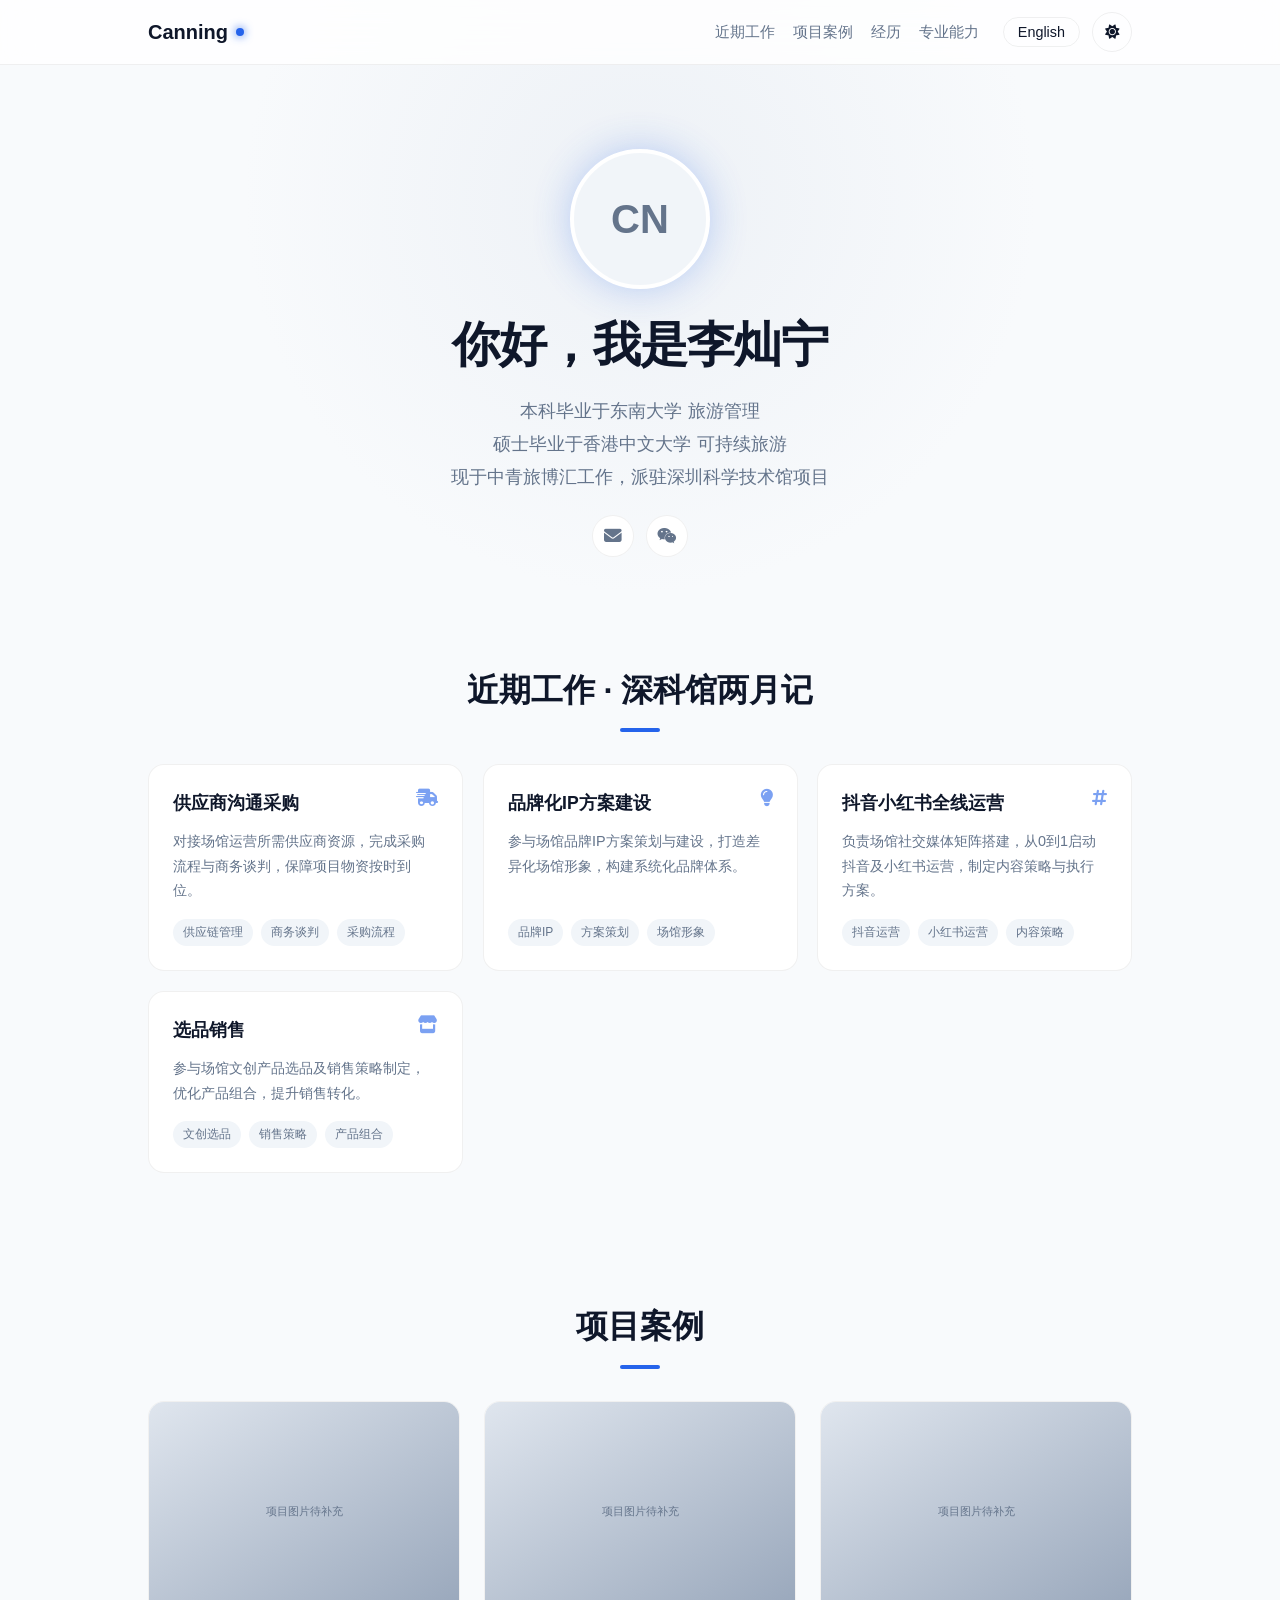
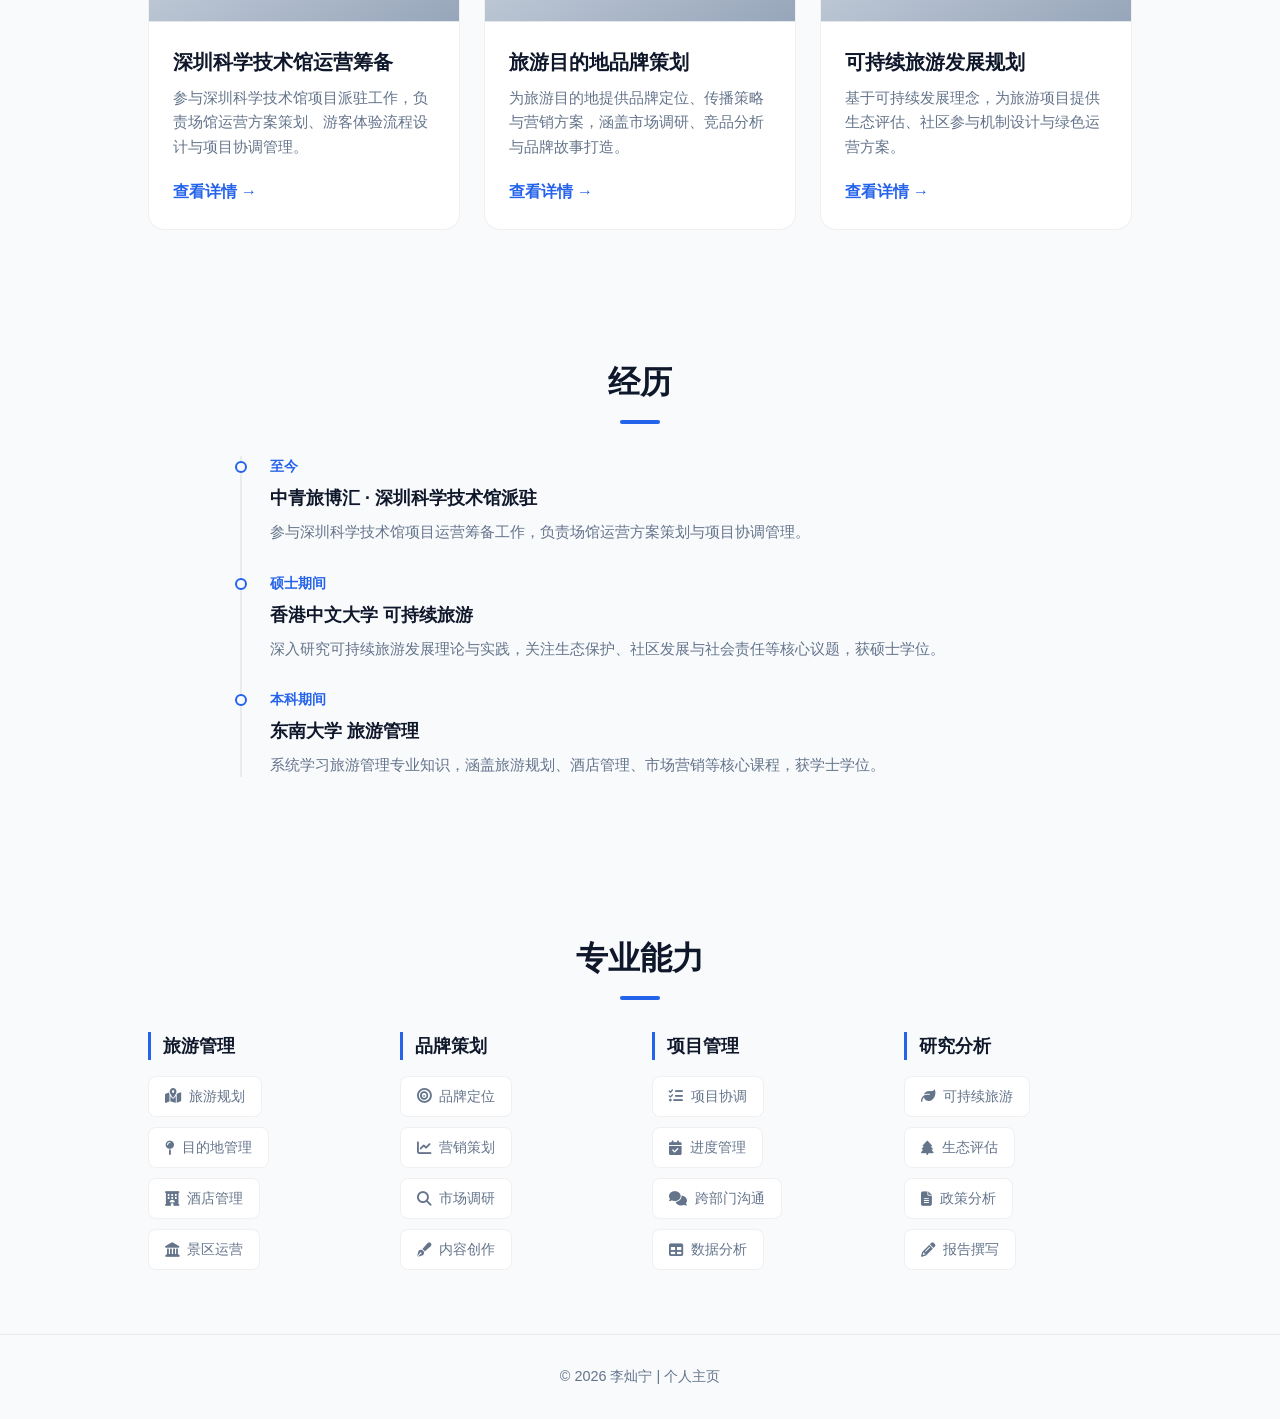
==== index.html @ b59a6484 "Initial commit: personal site" ====
<!DOCTYPE html>
<html lang="zh" data-theme="light">
<head>
  <meta charset="UTF-8">
  <meta name="viewport" content="width=device-width, initial-scale=1.0">
  <title>李灿宁 · Canning Li</title>

  <script>
    const savedTheme = localStorage.getItem('theme') || (window.matchMedia('(prefers-color-scheme: dark)').matches ? 'dark' : 'light');
    document.documentElement.setAttribute('data-theme', savedTheme);
  </script>

  <link rel="stylesheet" href="assets/css/style.css">
  <link rel="stylesheet" href="https://cdn.bootcdn.net/ajax/libs/font-awesome/6.4.0/css/all.min.css">
</head>
<body>
  <nav>
    <div class="container nav-container">
      <a href="#" class="logo">
        <span class="logo-text">Canning</span>
        <div class="logo-dot"></div>
      </a>

      <div class="nav-actions">
        <div class="nav-links">
          <a href="#recent" data-i18n="nav.recent">近期工作</a>
          <a href="#projects" data-i18n="nav.projects">项目案例</a>
          <a href="#timeline" data-i18n="nav.timeline">经历</a>
          <a href="#skills" data-i18n="nav.skills">专业能力</a>
        </div>

        <div class="nav-controls">
          <button class="control-btn lang-toggle" aria-label="Toggle Language">English</button>
          <button class="control-btn theme-toggle" aria-label="Toggle Theme">
            <i class="fas fa-sun sun-icon"></i>
            <i class="fas fa-moon moon-icon"></i>
          </button>
        </div>
      </div>
    </div>
  </nav>

  <section id="intro" class="intro">
    <div class="bg-decoration"></div>
    <div class="container flex-center column">
      <div class="avatar-container">
        <div class="avatar-placeholder">CN</div>
        <div class="avatar-glow"></div>
      </div>
      <h1 class="gradient-text" data-i18n="intro.title">你好，我是李灿宁</h1>
      <p class="subtitle" data-i18n="intro.desc"></p>
      <div class="intro-contact-links" aria-label="联系方式"></div>
    </div>
  </section>

  <section id="recent" class="section-padding">
    <div class="container">
      <h2 data-i18n="recent.title">近期工作</h2>
      <div class="recent-grid"></div>
    </div>
  </section>

  <section id="projects" class="section-padding">
    <div class="container">
      <h2 data-i18n="projects.title">项目案例</h2>
      <div class="projects-grid"></div>
    </div>
  </section>

  <section id="timeline" class="section-padding">
    <div class="container">
      <h2 data-i18n="timeline.title">经历</h2>
      <div class="timeline-container"></div>
    </div>
  </section>

  <section id="skills" class="section-padding">
    <div class="container">
      <h2 data-i18n="skills.title">专业能力</h2>
      <div class="skills-wrapper"></div>
    </div>
  </section>

  <footer data-i18n="footer.copyright">© 2026 李灿宁 | 个人主页</footer>

  <script src="assets/js/i18n.js"></script>
  <script src="assets/js/main.js"></script>
</body>
</html>
---- assets/css/style.css ----
/* =========================================
   1. Design Tokens & Themes
   ========================================= */
:root {
  --font-main: -apple-system, BlinkMacSystemFont, "Segoe UI", Roboto, "Helvetica Neue", Arial, sans-serif;
  --radius-md: 16px;
  --radius-full: 999px;
  --container-width: 1024px;
  --transition-base: 0.3s cubic-bezier(0.4, 0, 0.2, 1);
  --ease-standard: cubic-bezier(0.22, 1, 0.36, 1);
  --ease-emphasis: cubic-bezier(0.16, 1, 0.3, 1);
  --duration-fast: 180ms;
  --duration-base: 480ms;

  --bg-body: #f8fafc;
  --bg-card: #ffffff;
  --bg-glass: rgba(255, 255, 255, 0.8);
  --bg-hover: #f1f5f9;

  --text-main: #0f172a;
  --text-muted: #64748b;
  --text-invert: #ffffff;

  --primary: #2563eb;
  --primary-glow: rgba(37, 99, 235, 0.2);

  --border-light: rgba(0, 0, 0, 0.06);
  --shadow-sm: 0 1px 2px rgba(0, 0, 0, 0.05);
  --shadow-card: 0 4px 6px -1px rgba(0, 0, 0, 0.05), 0 2px 4px -1px rgba(0, 0, 0, 0.03);
  --shadow-hover: 0 20px 25px -5px rgba(0, 0, 0, 0.1), 0 10px 10px -5px rgba(0, 0, 0, 0.04);

  --gradient-title: linear-gradient(135deg, #0f172a 0%, #3b82f6 100%);
  --decoration-blob: #e2e8f0;
}

[data-theme="dark"] {
  --bg-body: #1b1b1d;
  --bg-card: #242526;
  --bg-glass: rgba(27, 27, 29, 0.82);
  --bg-hover: #2d2f31;

  --text-main: #e8e9ea;
  --text-muted: #b0b3b8;

  --primary: #78a8f8;
  --primary-glow: rgba(120, 168, 248, 0.24);

  --border-light: rgba(227, 227, 227, 0.14);
  --shadow-sm: 0 1px 2px rgba(0, 0, 0, 0.32);
  --shadow-card: 0 8px 20px rgba(0, 0, 0, 0.22);
  --shadow-hover: 0 12px 28px rgba(0, 0, 0, 0.30);

  --gradient-title: linear-gradient(135deg, #f1f2f4 0%, #9abcf2 100%);
  --decoration-blob: #2a2c2e;
}

/* =========================================
   2. Global Reset & Layout
   ========================================= */
* { margin: 0; padding: 0; box-sizing: border-box; }

html {
  width: 100%;
  max-width: 100%;
  -webkit-text-size-adjust: 100%;
}

body {
  font-family: var(--font-main);
  background-color: var(--bg-body);
  color: var(--text-main);
  line-height: 1.6;
  transition: background-color 0.4s ease, color 0.4s ease;
  max-width: 100%;
  overflow-x: hidden;
}

@supports (overflow: clip) {
  html, body { overflow-x: clip; }
}

img { max-width: 100%; height: auto; display: block; }

a { text-decoration: none; color: inherit; transition: var(--transition-base); }
ul { list-style: none; }

.container {
  width: 100%;
  max-width: var(--container-width);
  margin: 0 auto;
  padding: 0 20px;
}

.section-padding { padding: 64px 0; }
.flex-center { display: flex; align-items: center; justify-content: center; }
.column { flex-direction: column; }

::-webkit-scrollbar { width: 8px; }
::-webkit-scrollbar-track { background: var(--bg-body); }
::-webkit-scrollbar-thumb { background: var(--text-muted); border-radius: 4px; opacity: 0.5; }

/* =========================================
   3. Navigation (Glassmorphism)
   ========================================= */
nav {
  position: sticky;
  top: 0;
  z-index: 1000;
  background: var(--bg-glass);
  backdrop-filter: blur(16px);
  -webkit-backdrop-filter: blur(16px);
  border-bottom: 1px solid var(--border-light);
  transition: background-color 0.4s ease, border-color 0.4s ease;
}

.nav-container {
  height: 64px;
  display: flex;
  justify-content: space-between;
  align-items: center;
}

.logo {
  display: flex;
  align-items: center;
  gap: 8px;
  font-weight: 700;
  font-size: 1.25rem;
  color: var(--text-main);
}

.logo-dot {
  width: 8px;
  height: 8px;
  background: var(--primary);
  border-radius: 50%;
  box-shadow: 0 0 10px var(--primary);
}

.nav-actions { display: flex; align-items: center; gap: 24px; }

.nav-links { display: flex; gap: 18px; }
.nav-links a {
  font-size: 0.95rem;
  font-weight: 500;
  color: var(--text-muted);
  position: relative;
}
.nav-links a::after {
  content: '';
  position: absolute;
  left: 0;
  bottom: -6px;
  width: 100%;
  height: 2px;
  background: var(--primary);
  transform: scaleX(0);
  transform-origin: left;
  transition: transform var(--duration-fast) var(--ease-standard);
}
.nav-links a:hover, .nav-links a.active { color: var(--primary); }
.nav-links a:hover::after, .nav-links a.active::after { transform: scaleX(1); }

.nav-controls { display: flex; align-items: center; gap: 12px; }

.control-btn {
  background: transparent;
  border: 1px solid var(--border-light);
  color: var(--text-main);
  padding: 6px 14px;
  border-radius: 20px;
  cursor: pointer;
  font-size: 0.9rem;
  transition: color var(--duration-fast) var(--ease-standard), border-color var(--duration-fast) var(--ease-standard), background-color var(--duration-fast) var(--ease-standard), transform var(--duration-fast) var(--ease-standard);
  display: flex;
  align-items: center;
  justify-content: center;
}

.control-btn:hover {
  background: var(--bg-hover);
  border-color: var(--primary);
  color: var(--primary);
}

.theme-toggle {
  width: 40px;
  height: 40px;
  padding: 0;
  border-radius: 50%;
  position: relative;
  overflow: hidden;
  cursor: pointer;
  z-index: 10;
}

.theme-toggle i {
  position: absolute;
  pointer-events: none;
  transition: transform 420ms var(--ease-emphasis), opacity 320ms var(--ease-standard);
}

[data-theme="light"] .moon-icon { transform: translateY(20px) rotate(90deg); opacity: 0; }
[data-theme="light"] .sun-icon { transform: translateY(0) rotate(0); opacity: 1; }
[data-theme="dark"] .sun-icon { transform: translateY(-20px) rotate(-90deg); opacity: 0; }
[data-theme="dark"] .moon-icon { transform: translateY(0) rotate(0); opacity: 1; }

/* =========================================
   4. Hero Section
   ========================================= */
.intro {
  padding: 84px 0 44px;
  position: relative;
  text-align: center;
}

.bg-decoration {
  position: absolute;
  top: -50%;
  left: 50%;
  transform: translateX(-50%);
  width: 800px;
  height: 800px;
  background: radial-gradient(circle, var(--decoration-blob) 0%, transparent 70%);
  opacity: 0.5;
  z-index: -1;
  pointer-events: none;
}

.avatar-container {
  position: relative;
  margin-bottom: 18px;
  opacity: 0;
  animation: intro-fade-up 620ms var(--ease-emphasis) 120ms forwards;
}

.avatar {
  width: 140px;
  height: 140px;
  border-radius: 50%;
  object-fit: cover;
  border: 4px solid var(--bg-card);
  position: relative;
  z-index: 2;
  flex-shrink: 0;
}

.avatar-placeholder {
  width: 140px;
  height: 140px;
  border-radius: 50%;
  border: 4px solid var(--bg-card);
  background: var(--bg-hover);
  display: flex;
  align-items: center;
  justify-content: center;
  font-size: 2.5rem;
  font-weight: 700;
  color: var(--text-muted);
  position: relative;
  z-index: 2;
  flex-shrink: 0;
}

.avatar-glow {
  position: absolute;
  inset: 0;
  border-radius: 50%;
  background: var(--primary);
  filter: blur(25px);
  opacity: 0.4;
  z-index: 1;
  transform: scale(0.9);
  transition: opacity 0.3s;
}
.avatar-container:hover .avatar-glow { opacity: 0.7; }

.gradient-text {
  font-size: 3rem;
  font-weight: 800;
  margin-bottom: 10px;
  color: var(--text-main);
  letter-spacing: -1px;
  opacity: 0;
  animation: intro-fade-up 620ms var(--ease-emphasis) 210ms forwards;
}

.subtitle {
  font-size: 1.15rem;
  color: var(--text-muted);
  max-width: 700px;
  margin: 0 auto;
  line-height: 1.8;
  opacity: 0;
  animation: intro-fade-up 620ms var(--ease-emphasis) 300ms forwards;
}

.intro-contact-links {
  display: flex;
  align-items: center;
  justify-content: center;
  gap: 12px;
  margin-top: 22px;
  flex-wrap: wrap;
  opacity: 0;
  animation: intro-fade-up 620ms var(--ease-emphasis) 390ms forwards;
}

.intro-contact-link {
  width: 42px;
  height: 42px;
  border-radius: 50%;
  border: 1px solid var(--border-light);
  background: var(--bg-card);
  color: var(--text-muted);
  display: inline-flex;
  align-items: center;
  justify-content: center;
  transition: transform var(--duration-fast) var(--ease-standard), color var(--duration-fast) var(--ease-standard), border-color var(--duration-fast) var(--ease-standard);
  cursor: pointer;
  position: relative;
}

.intro-contact-link i { font-size: 1.1rem; }

.intro-contact-link:hover {
  color: var(--primary);
  border-color: var(--primary);
  transform: translateY(-1px);
}

/* WeChat tooltip */
.contact-wechat:hover .wechat-tooltip {
  opacity: 1;
  visibility: visible;
  transform: translateX(-50%) translateY(0);
}

.wechat-tooltip {
  position: absolute;
  bottom: calc(100% + 10px);
  left: 50%;
  transform: translateX(-50%) translateY(4px);
  background: var(--bg-card);
  color: var(--text-main);
  border: 1px solid var(--border-light);
  border-radius: 8px;
  padding: 6px 14px;
  font-size: 0.85rem;
  white-space: nowrap;
  box-shadow: var(--shadow-card);
  opacity: 0;
  visibility: hidden;
  transition: opacity var(--duration-fast) var(--ease-standard), transform var(--duration-fast) var(--ease-standard);
  pointer-events: none;
}

/* =========================================
   5. Section Headings & Cards
   ========================================= */
h2 {
  font-size: 2rem;
  text-align: center;
  margin-bottom: 32px;
  color: var(--text-main);
  position: relative;
  display: inline-block;
  width: 100%;
}

h2::after {
  content: '';
  display: block;
  width: 40px;
  height: 4px;
  background: var(--primary);
  margin: 12px auto 0;
  border-radius: 2px;
}

.projects-grid {
  display: grid;
  grid-template-columns: repeat(auto-fit, minmax(min(100%, 280px), 1fr));
  gap: 24px;
}

.card {
  background: var(--bg-card);
  border-radius: var(--radius-md);
  border: 1px solid var(--border-light);
  overflow: hidden;
  transition: transform var(--duration-base) var(--ease-standard), box-shadow var(--duration-base) var(--ease-standard), border-color var(--duration-fast) var(--ease-standard);
  transform: translateZ(0);
}

.card:hover {
  transform: translateY(-4px);
  box-shadow: var(--shadow-card);
  border-color: var(--primary-glow);
}

.project-thumbnail {
  width: 100%;
  height: 220px;
  object-fit: cover;
  object-position: center;
  border-bottom: 1px solid var(--border-light);
  transition: transform var(--duration-base) var(--ease-standard);
  background-color: var(--bg-hover);
}

.card:hover .project-thumbnail { transform: scale(1.02); }

.project-thumbnail-wrapper { overflow: hidden; }

.project-info { padding: 24px; }

.project-info h3 {
  font-size: 1.25rem;
  margin-bottom: 8px;
  color: var(--text-main);
}

.project-info p {
  font-size: 0.95rem;
  color: var(--text-muted);
  margin-bottom: 20px;
  display: -webkit-box;
  -webkit-line-clamp: 3;
  -webkit-box-orient: vertical;
  overflow: hidden;
}

.project-link {
  font-weight: 600;
  color: var(--primary);
  display: inline-flex;
  align-items: center;
  gap: 4px;
}
.project-link::after { content: '→'; transition: transform 0.2s; }
.project-link:hover::after { transform: translateX(4px); }

.project-tags {
  display: flex;
  flex-wrap: wrap;
  gap: 8px;
  margin-bottom: 20px;
  margin-top: -12px;
}

.project-tag {
  font-size: 0.75rem;
  padding: 3px 10px;
  background: var(--bg-hover);
  color: var(--primary);
  border-radius: 4px;
  font-weight: 500;
  border: 1px solid var(--border-light);
}

/* =========================================
   6. Recent Work Cards
   ========================================= */
.recent-grid {
  display: grid;
  grid-template-columns: repeat(auto-fit, minmax(min(100%, 280px), 1fr));
  gap: 20px;
}

.recent-card {
  background: var(--bg-card);
  border: 1px solid var(--border-light);
  border-radius: var(--radius-md);
  padding: 24px;
  transition: transform var(--duration-base) var(--ease-standard), box-shadow var(--duration-base) var(--ease-standard), border-color var(--duration-fast) var(--ease-standard);
  display: flex;
  flex-direction: column;
  height: 100%;
}

.recent-card:hover {
  transform: translateY(-3px);
  border-color: var(--primary);
  box-shadow: var(--shadow-card);
}

.recent-header {
  display: flex;
  align-items: flex-start;
  justify-content: space-between;
  margin-bottom: 12px;
}

.recent-title {
  font-size: 1.1rem;
  font-weight: 700;
  color: var(--text-main);
}

.recent-icon {
  color: var(--primary);
  opacity: 0.6;
  font-size: 1.1rem;
}

.recent-desc {
  font-size: 0.9rem;
  color: var(--text-muted);
  margin-bottom: 16px;
  flex-grow: 1;
  line-height: 1.7;
}

.recent-tags {
  display: flex;
  flex-wrap: wrap;
  gap: 8px;
}

.recent-tag {
  font-size: 0.75rem;
  padding: 4px 10px;
  background: var(--bg-hover);
  color: var(--text-muted);
  border-radius: 20px;
}

/* =========================================
   7. Project Detail Pages
   ========================================= */
.project-detail-card { padding: 40px; }

.project-detail-desc {
  max-width: 800px;
  margin: 30px auto;
  line-height: 1.8;
  color: var(--text-muted);
}

.project-img {
  display: block;
  width: 100%;
  max-width: 100%;
  height: auto;
  object-fit: contain;
  border-radius: var(--radius-md);
  margin: 32px auto;
  box-shadow: var(--shadow-card);
  border: 1px solid var(--border-light);
}

.publish-links-wrapper { text-align: center; margin-top: 40px; }

.publish-links {
  display: inline-flex;
  flex-wrap: wrap;
  gap: 16px;
  justify-content: center;
  background: var(--bg-card);
  padding: 12px;
  border-radius: var(--radius-full);
  box-shadow: var(--shadow-sm);
  border: 1px solid var(--border-light);
}

.publish-link {
  padding: 10px 24px;
  border-radius: var(--radius-full);
  font-weight: 500;
  color: var(--text-muted);
  transition: transform var(--duration-fast) var(--ease-standard), color var(--duration-fast) var(--ease-standard), background-color var(--duration-fast) var(--ease-standard);
  display: flex;
  align-items: center;
  gap: 8px;
}

.publish-link:hover {
  background: var(--bg-hover);
  color: var(--primary);
  transform: translateY(-1px);
}

/* =========================================
   7. Timeline
   ========================================= */
.timeline-container {
  position: relative;
  max-width: 800px;
  margin: 0 auto;
  padding-left: 30px;
}

.timeline-container::before {
  content: '';
  position: absolute;
  left: 0;
  top: 0;
  bottom: 0;
  width: 2px;
  background: var(--border-light);
}

.timeline-item {
  position: relative;
  margin-bottom: 28px;
}

.timeline-dot {
  position: absolute;
  left: -35px;
  top: 5px;
  width: 12px;
  height: 12px;
  background: var(--bg-body);
  border: 2px solid var(--primary);
  border-radius: 50%;
  z-index: 1;
}

.timeline-date {
  font-size: 0.85rem;
  font-weight: 700;
  color: var(--primary);
  margin-bottom: 6px;
  display: block;
}

.timeline-content h3 {
  font-size: 1.1rem;
  margin-bottom: 8px;
  color: var(--text-main);
}

.timeline-content p {
  font-size: 0.95rem;
  color: var(--text-muted);
}

/* =========================================
   8. Skills
   ========================================= */
.skills-wrapper {
  display: grid;
  grid-template-columns: repeat(auto-fit, minmax(min(100%, 200px), 1fr));
  gap: 24px;
}

.skill-category h3 {
  font-size: 1.1rem;
  margin-bottom: 16px;
  color: var(--text-main);
  border-left: 3px solid var(--primary);
  padding-left: 12px;
}

.skill-list {
  display: flex;
  flex-wrap: wrap;
  gap: 10px;
}

.skill-badge {
  padding: 8px 16px;
  background: var(--bg-card);
  border: 1px solid var(--border-light);
  border-radius: 8px;
  font-size: 0.9rem;
  color: var(--text-muted);
  display: flex;
  align-items: center;
  gap: 8px;
  transition: transform var(--duration-fast) var(--ease-standard), color var(--duration-fast) var(--ease-standard), border-color var(--duration-fast) var(--ease-standard);
}

.skill-badge:hover {
  border-color: var(--primary);
  color: var(--primary);
  transform: translateY(-1px);
}

/* =========================================
   9. Footer
   ========================================= */
footer {
  text-align: center;
  padding: 30px;
  font-size: 0.9rem;
  color: var(--text-muted);
  border-top: 1px solid var(--border-light);
  background: var(--bg-body);
}

/* =========================================
   10. Animations
   ========================================= */
@keyframes intro-fade-up {
  from { opacity: 0; transform: translateY(14px); }
  to   { opacity: 1; transform: translateY(0); }
}

.reveal {
  opacity: 0;
  transform: translateY(16px);
  filter: blur(2px);
  transition: opacity var(--duration-base) var(--ease-standard), transform var(--duration-base) var(--ease-standard), filter var(--duration-base) var(--ease-standard);
  transition-delay: var(--reveal-delay, 0ms);
  will-change: opacity, transform;
}

.reveal.is-visible {
  opacity: 1;
  transform: translateY(0);
  filter: blur(0);
}

/* =========================================
   11. Mobile Responsive
   ========================================= */
@media (max-width: 768px) {
  .nav-links { display: none; }
  .container { padding: 0 16px; }

  .section-padding { padding: 48px 0; }
  .intro { padding-top: 56px; }
  .gradient-text { font-size: 2.2rem; }
  .nav-actions { gap: 12px; }
  .nav-controls { gap: 8px; }
  .control-btn { padding: 6px 10px; }
  .logo { font-size: 1.1rem; }
  .project-detail-card { padding: 24px 18px; }

  .avatar, .avatar-placeholder {
    width: 120px;
    height: 120px;
  }
  .project-thumbnail { height: 180px; }
  .project-img {
    margin: 20px auto;
    border-radius: 8px;
  }

  .publish-links {
    flex-direction: column;
    border-radius: var(--radius-md);
    width: 100%;
  }

  .intro-contact-links {
    gap: 10px;
    margin-top: 18px;
  }

  .timeline-container { padding-left: 24px; }
  .timeline-dot { left: -28px; }
}

@media (prefers-reduced-motion: reduce) {
  .avatar-container, .gradient-text, .subtitle, .intro-contact-links {
    animation: none;
    opacity: 1;
    transform: none;
  }
  .reveal {
    opacity: 1;
    transform: none;
    filter: none;
    transition: none;
  }
}
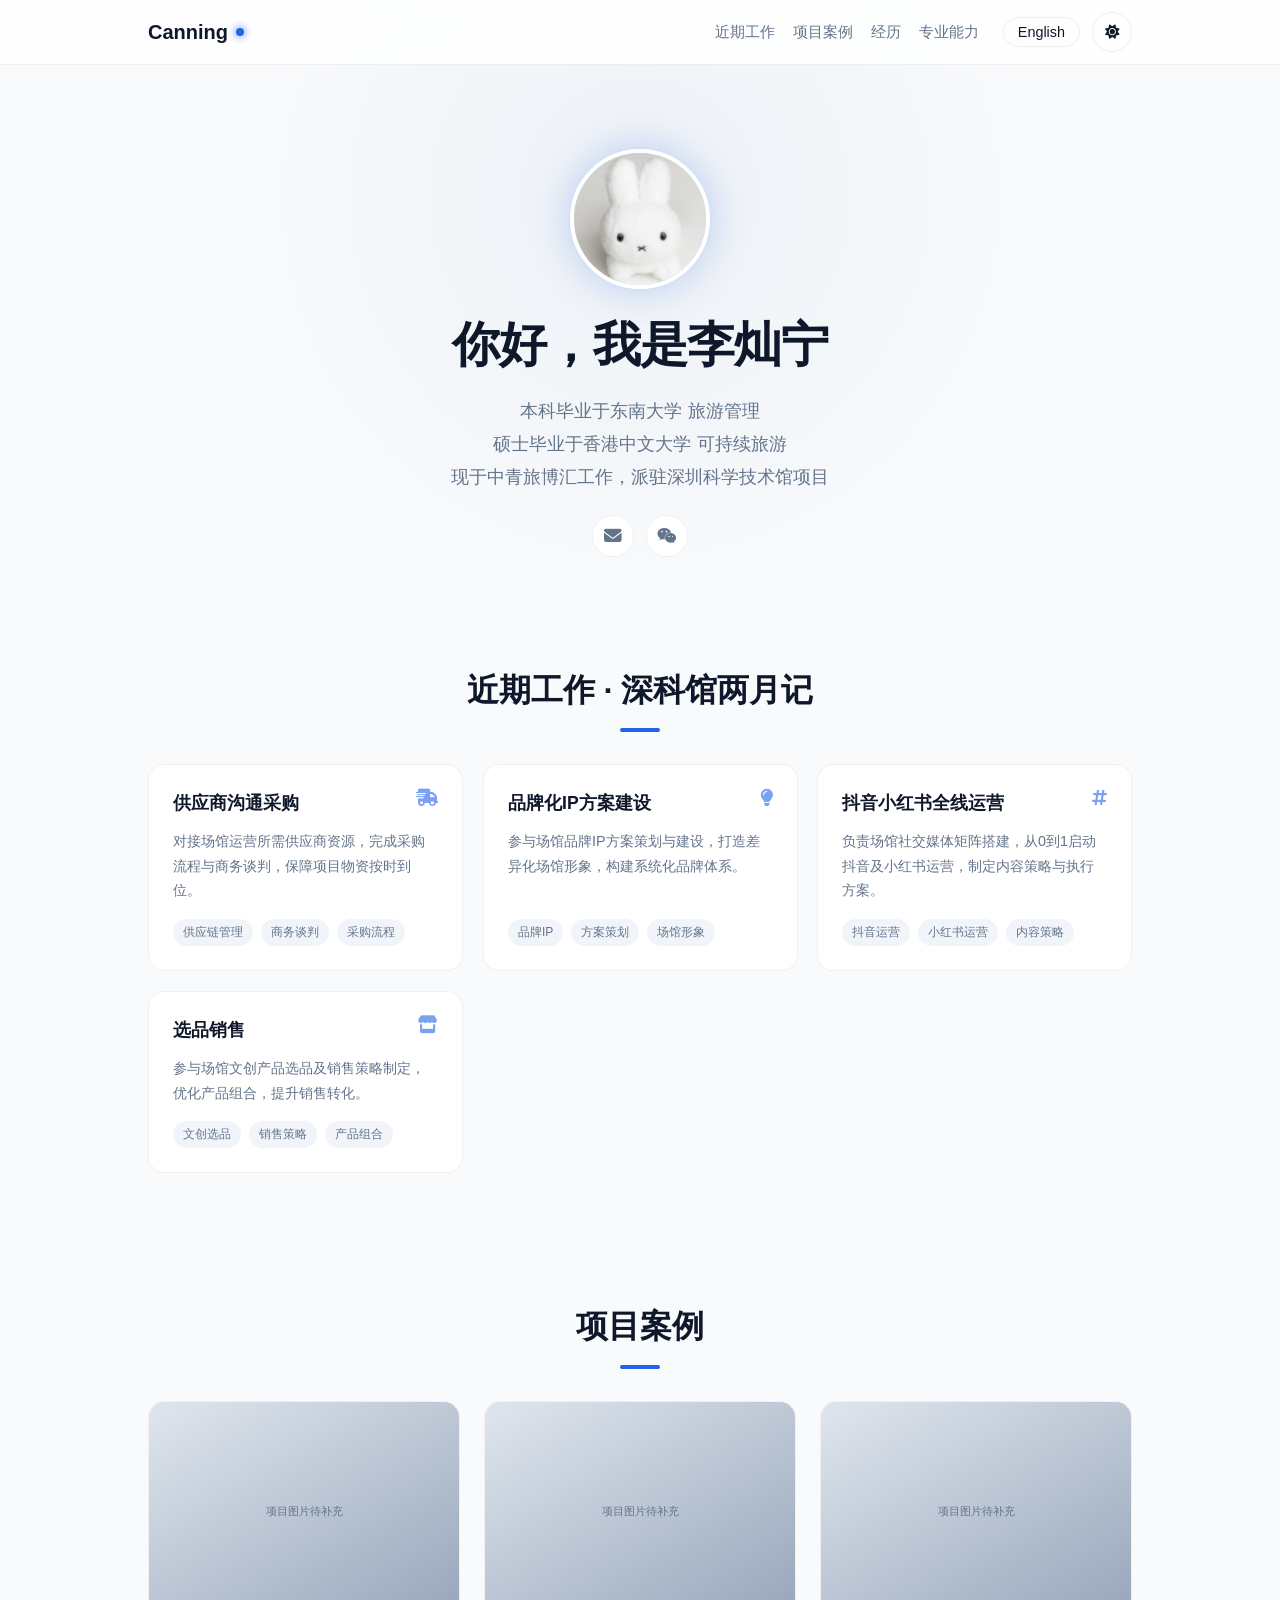
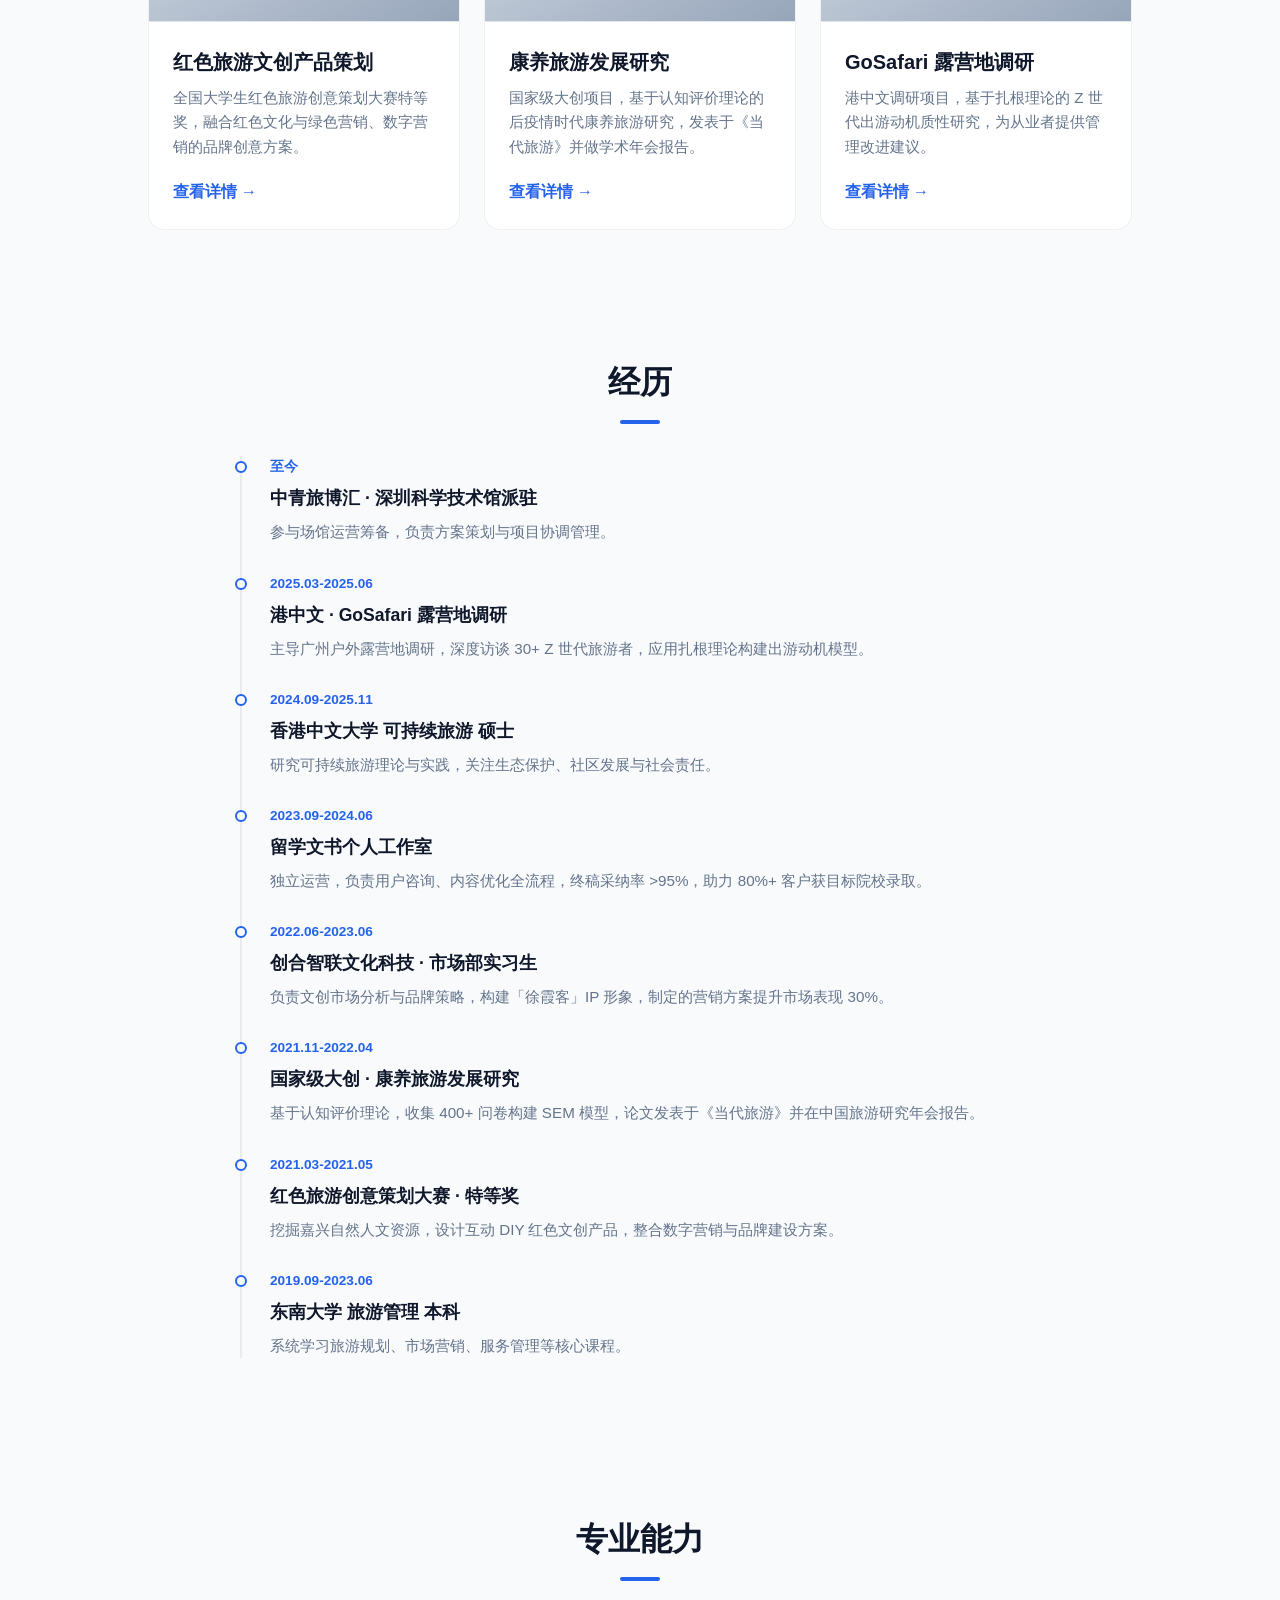
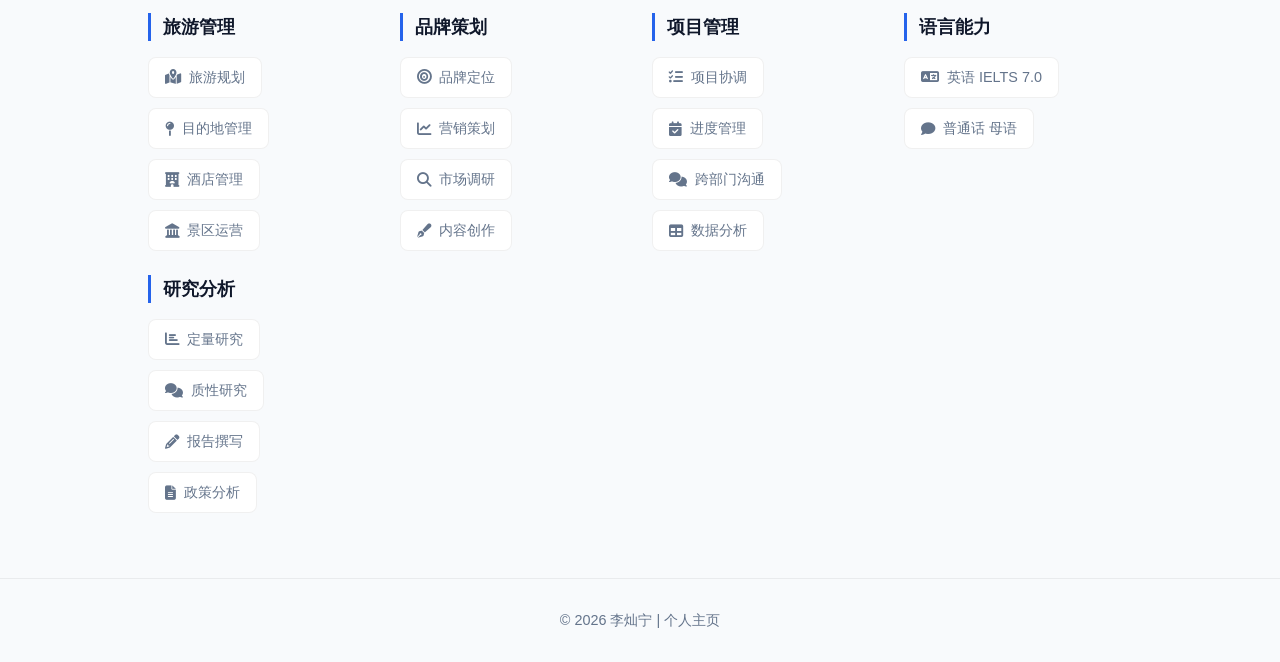
==== commit 7b53560e: "更新头像为照片" ====
--- a/index.html
+++ b/index.html
@@ -44,7 +44,7 @@
     <div class="bg-decoration"></div>
     <div class="container flex-center column">
       <div class="avatar-container">
-        <div class="avatar-placeholder">CN</div>
+        <img src="assets/images/avatar.jpg" alt="李灿宁" class="avatar">
         <div class="avatar-glow"></div>
       </div>
       <h1 class="gradient-text" data-i18n="intro.title">你好，我是李灿宁</h1>
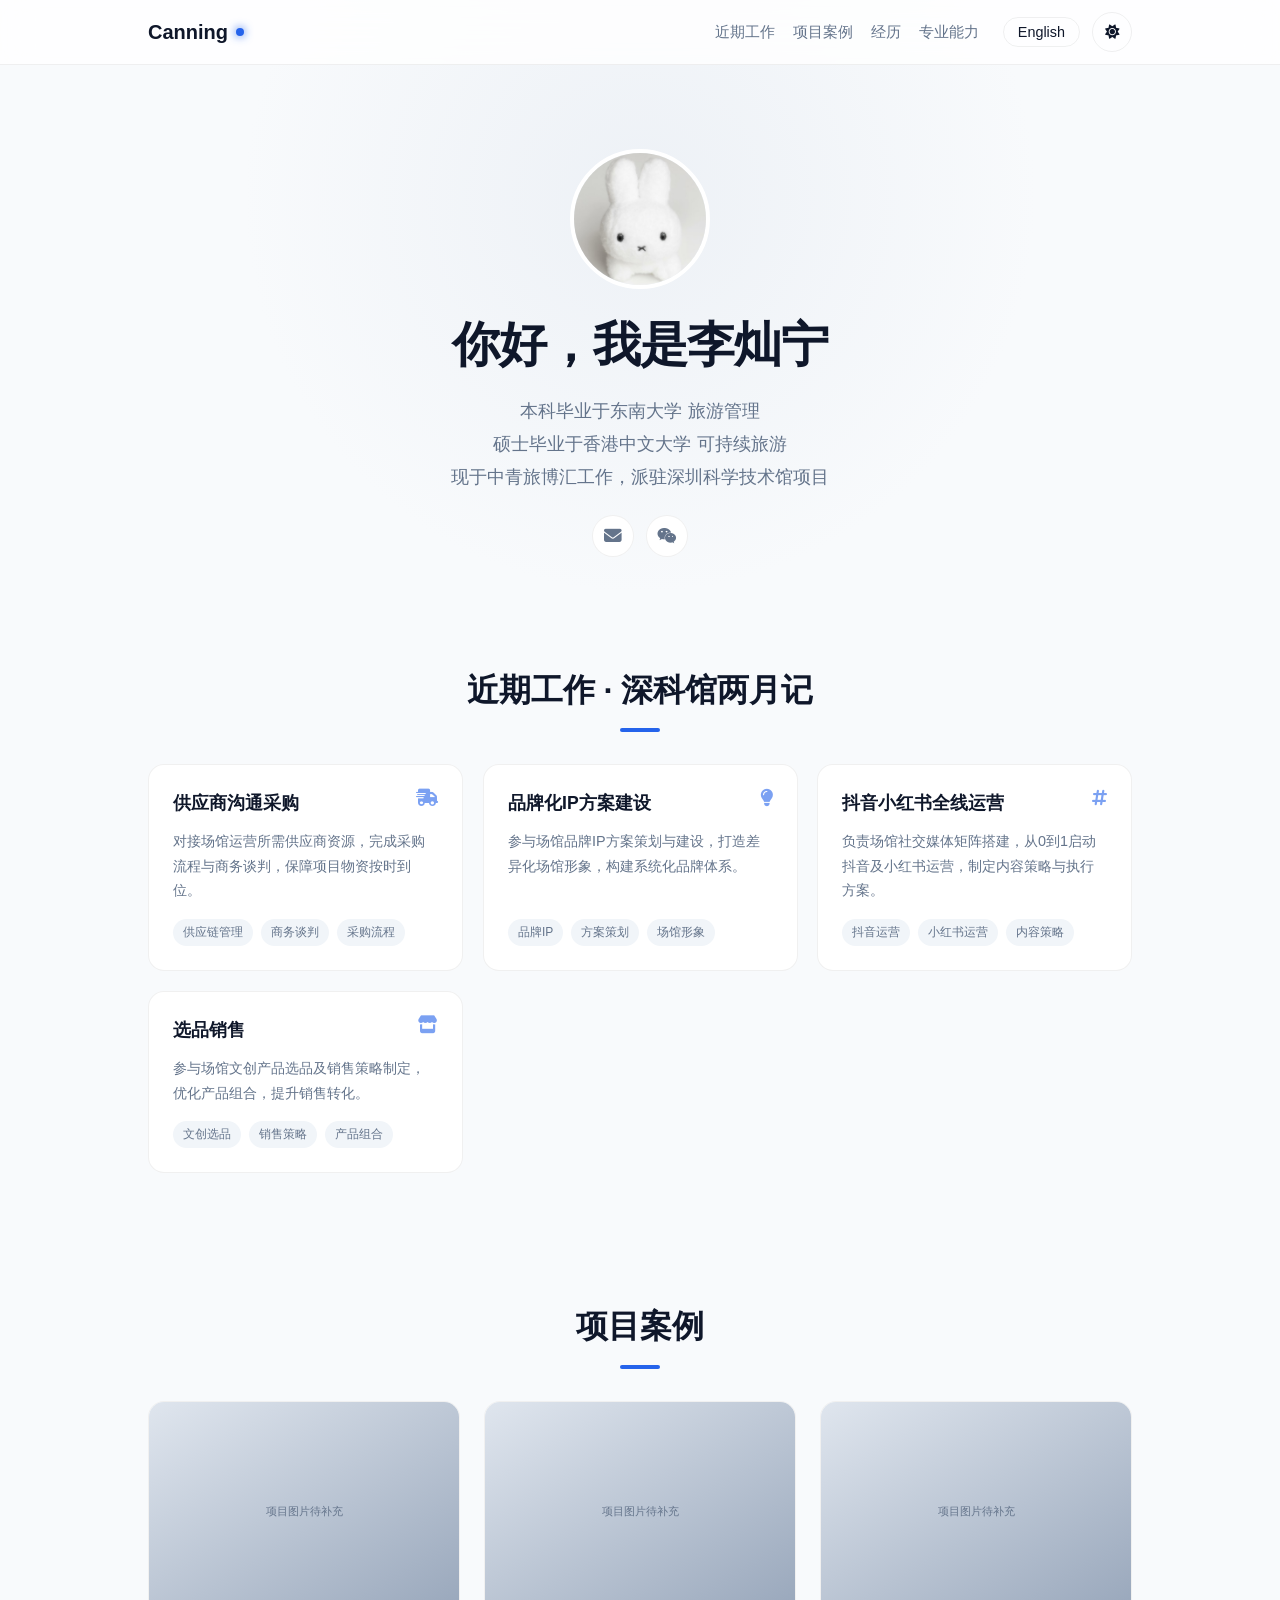
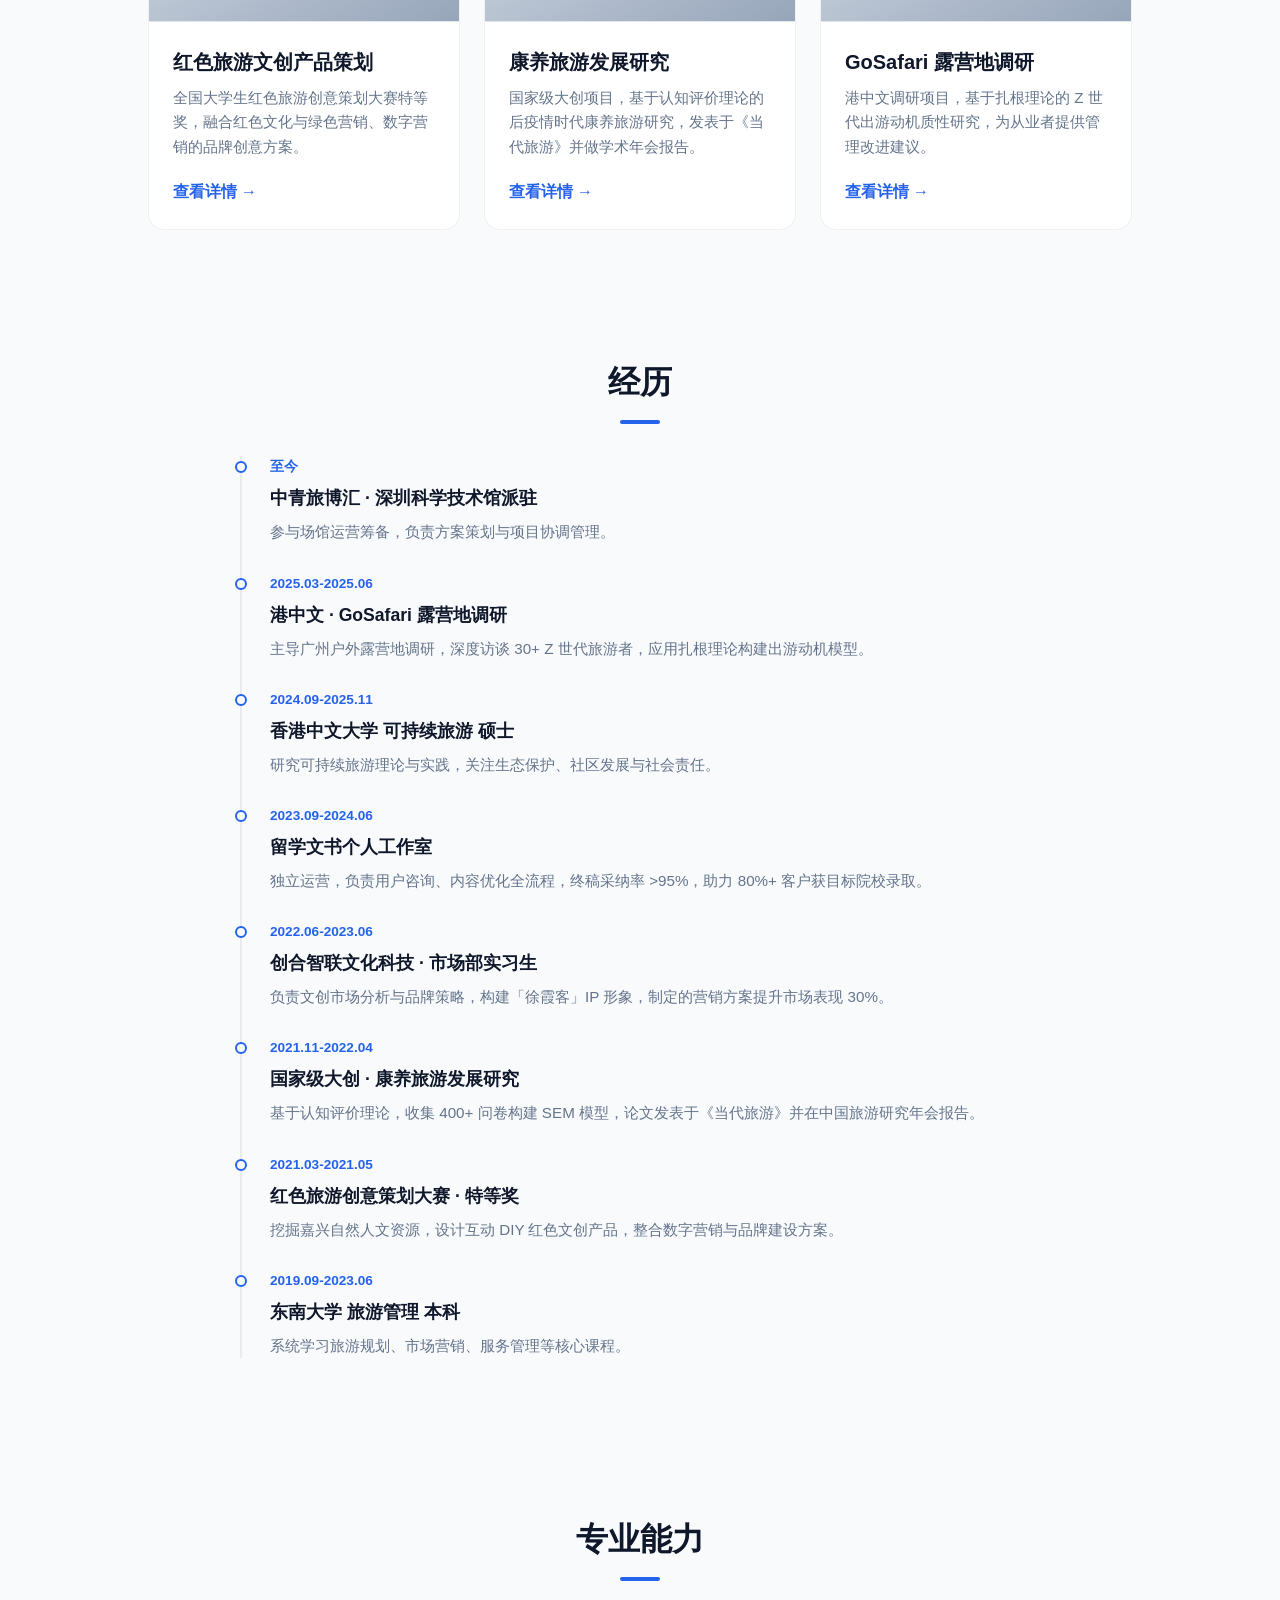
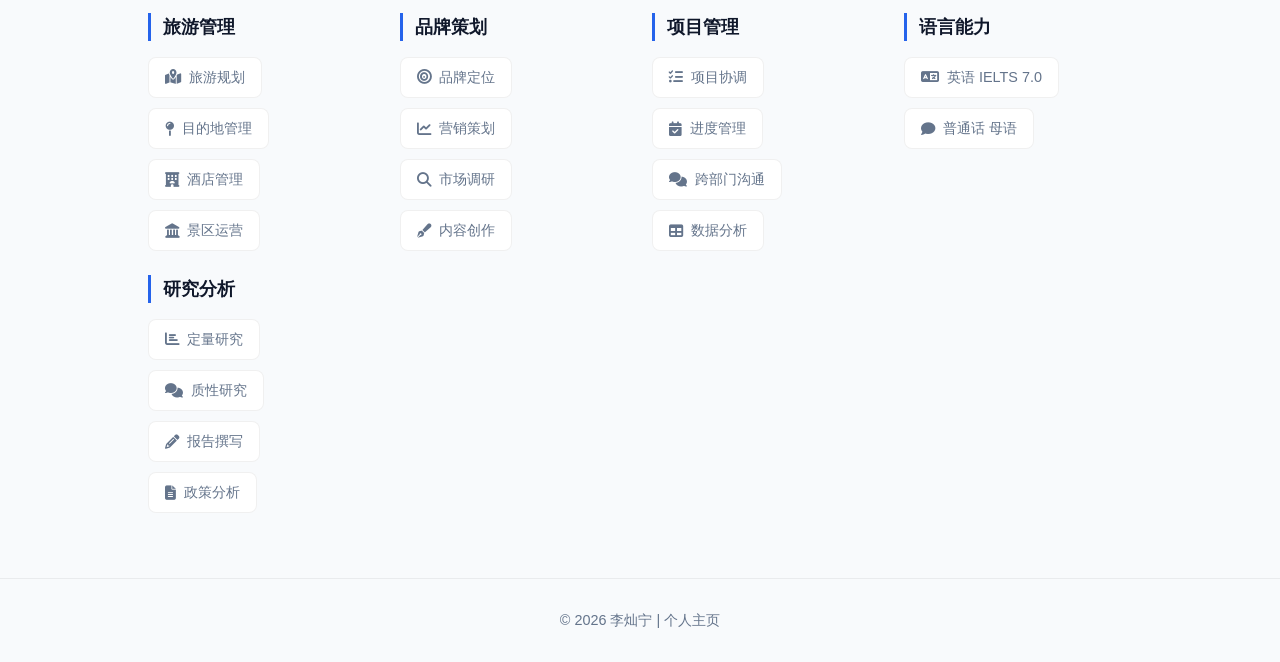
==== commit 627de7ed: "移除头像悬停光晕效果" ====
--- a/index.html
+++ b/index.html
@@ -45,7 +45,6 @@
     <div class="container flex-center column">
       <div class="avatar-container">
         <img src="assets/images/avatar.jpg" alt="李灿宁" class="avatar">
-        <div class="avatar-glow"></div>
       </div>
       <h1 class="gradient-text" data-i18n="intro.title">你好，我是李灿宁</h1>
       <p class="subtitle" data-i18n="intro.desc"></p>
--- a/assets/css/style.css
+++ b/assets/css/style.css
@@ -273,7 +273,6 @@
   transform: scale(0.9);
   transition: opacity 0.3s;
 }
-.avatar-container:hover .avatar-glow { opacity: 0.7; }
 
 .gradient-text {
   font-size: 3rem;
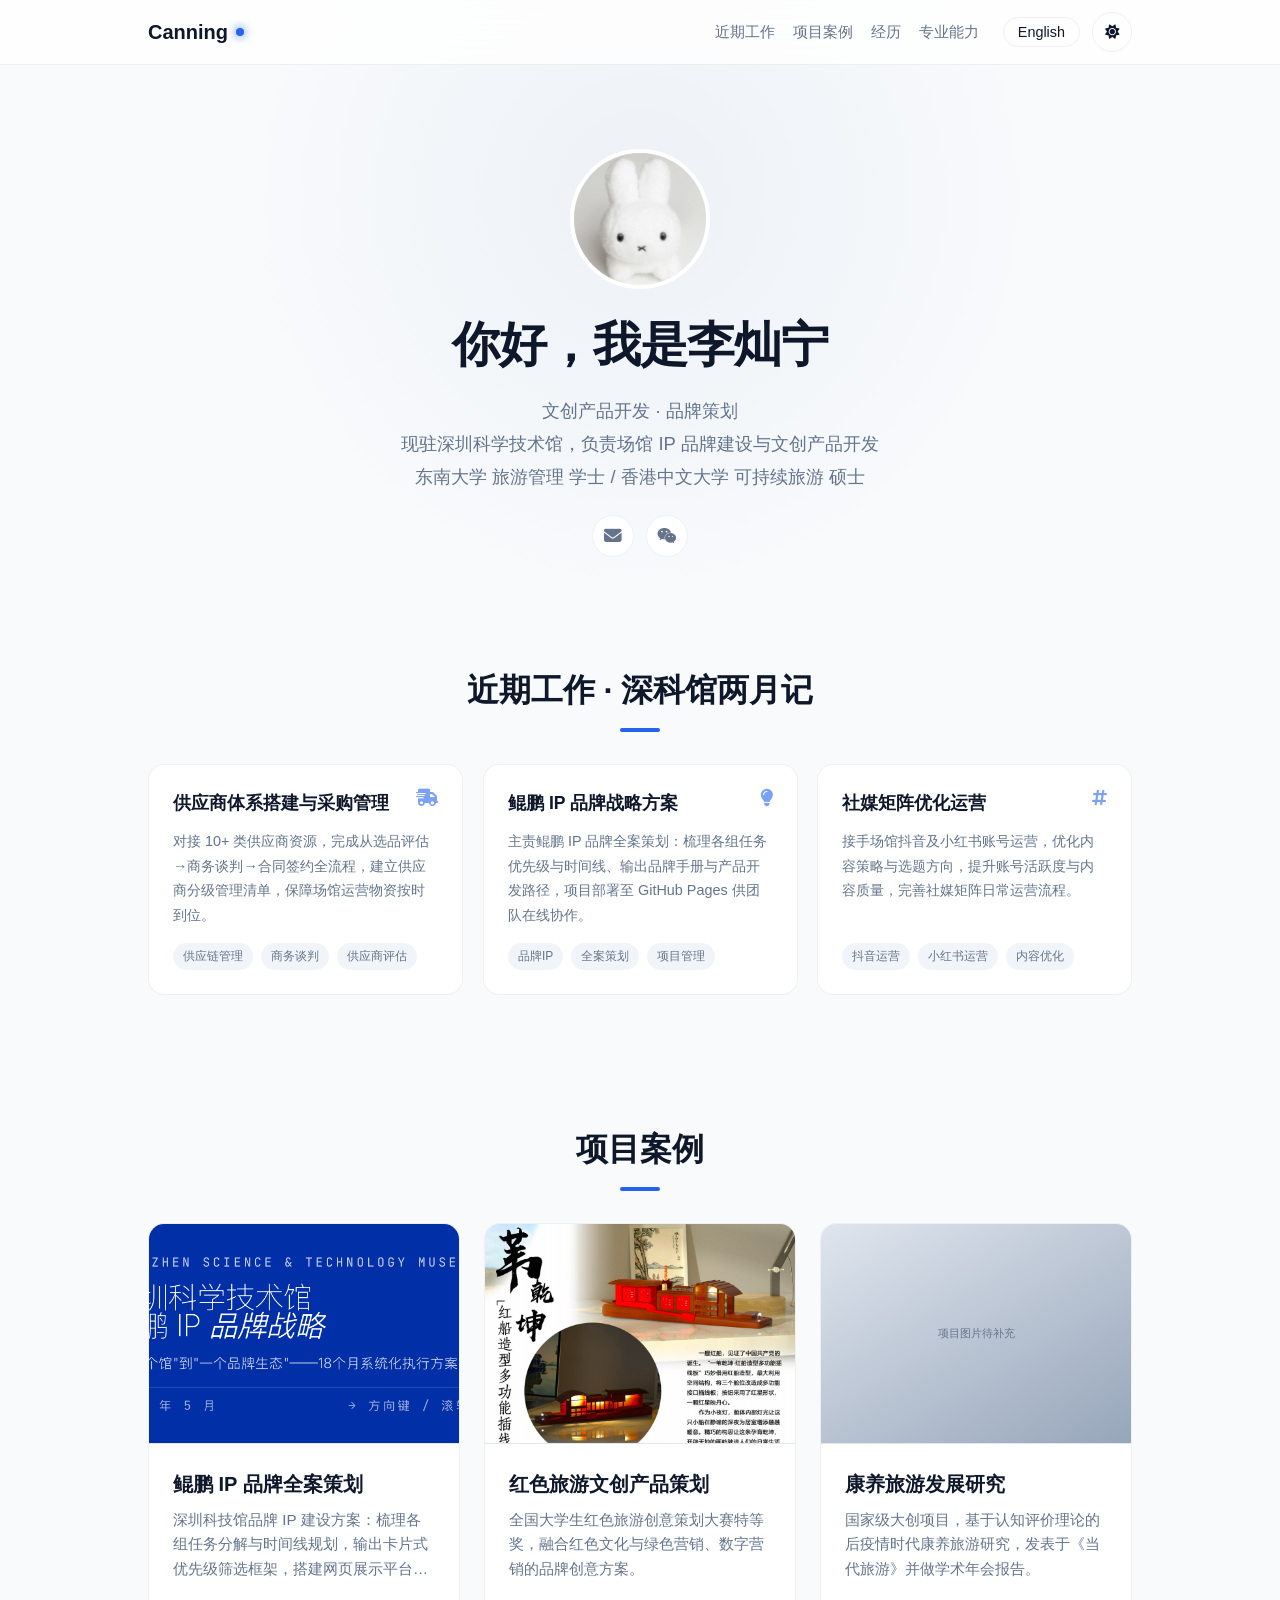
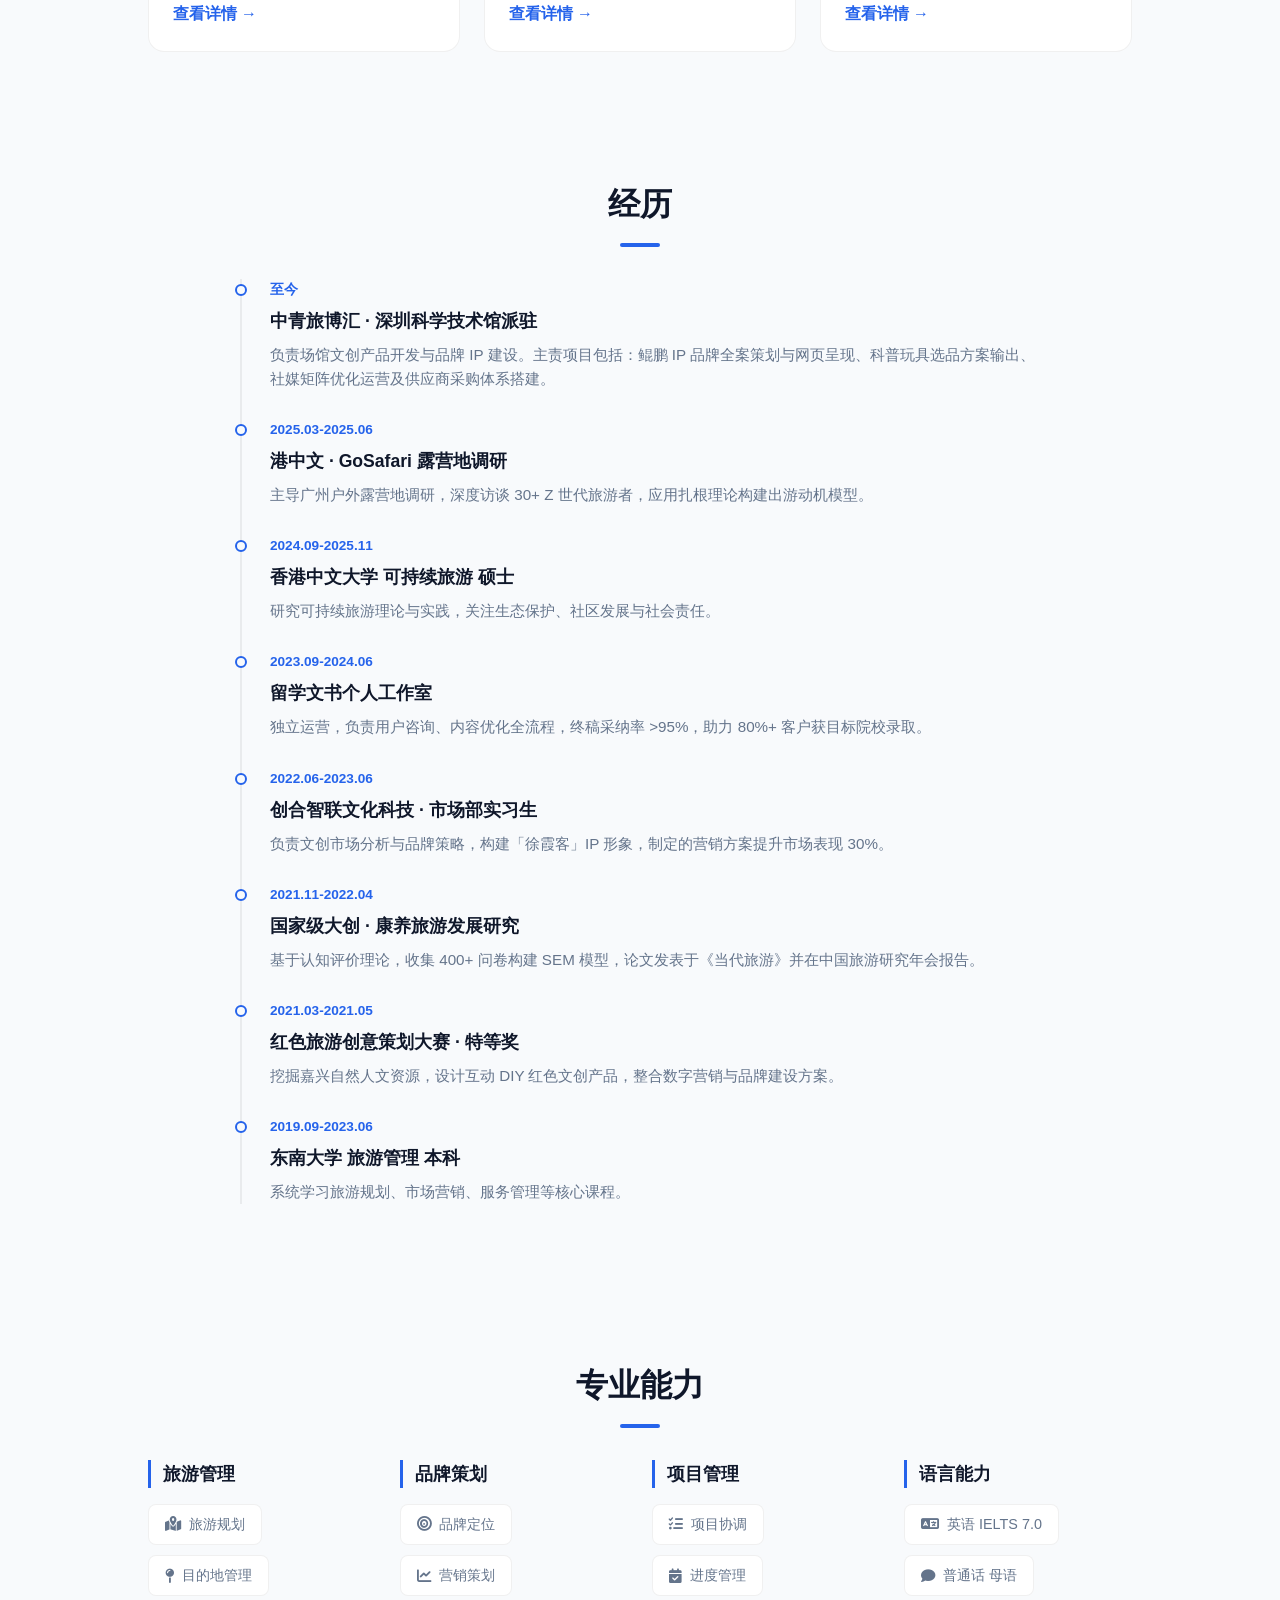
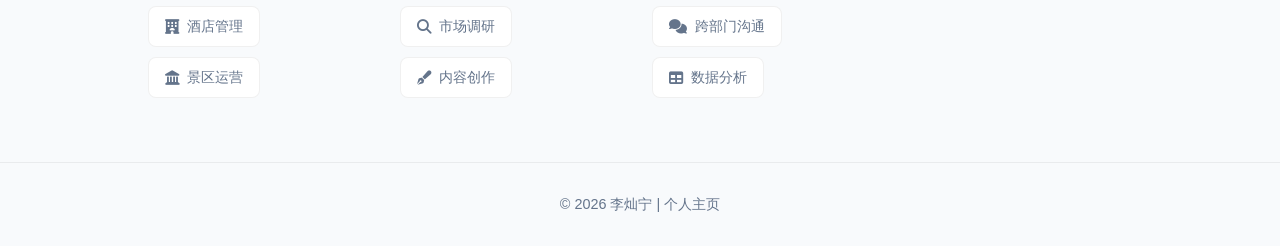
==== commit 553171ee: "添加缓存版本参数强制刷新" ====
--- a/index.html
+++ b/index.html
@@ -83,6 +83,6 @@
   <footer data-i18n="footer.copyright">© 2026 李灿宁 | 个人主页</footer>
 
   <script src="assets/js/i18n.js"></script>
-  <script src="assets/js/main.js"></script>
+  <script src="assets/js/main.js?v=3"></script>
 </body>
 </html>
--- a/assets/css/style.css
+++ b/assets/css/style.css
@@ -463,8 +463,11 @@
    ========================================= */
 .recent-grid {
   display: grid;
-  grid-template-columns: repeat(auto-fit, minmax(min(100%, 280px), 1fr));
+  grid-template-columns: repeat(3, 1fr);
   gap: 20px;
+}
+@media (max-width: 768px) {
+  .recent-grid { grid-template-columns: 1fr; }
 }
 
 .recent-card {
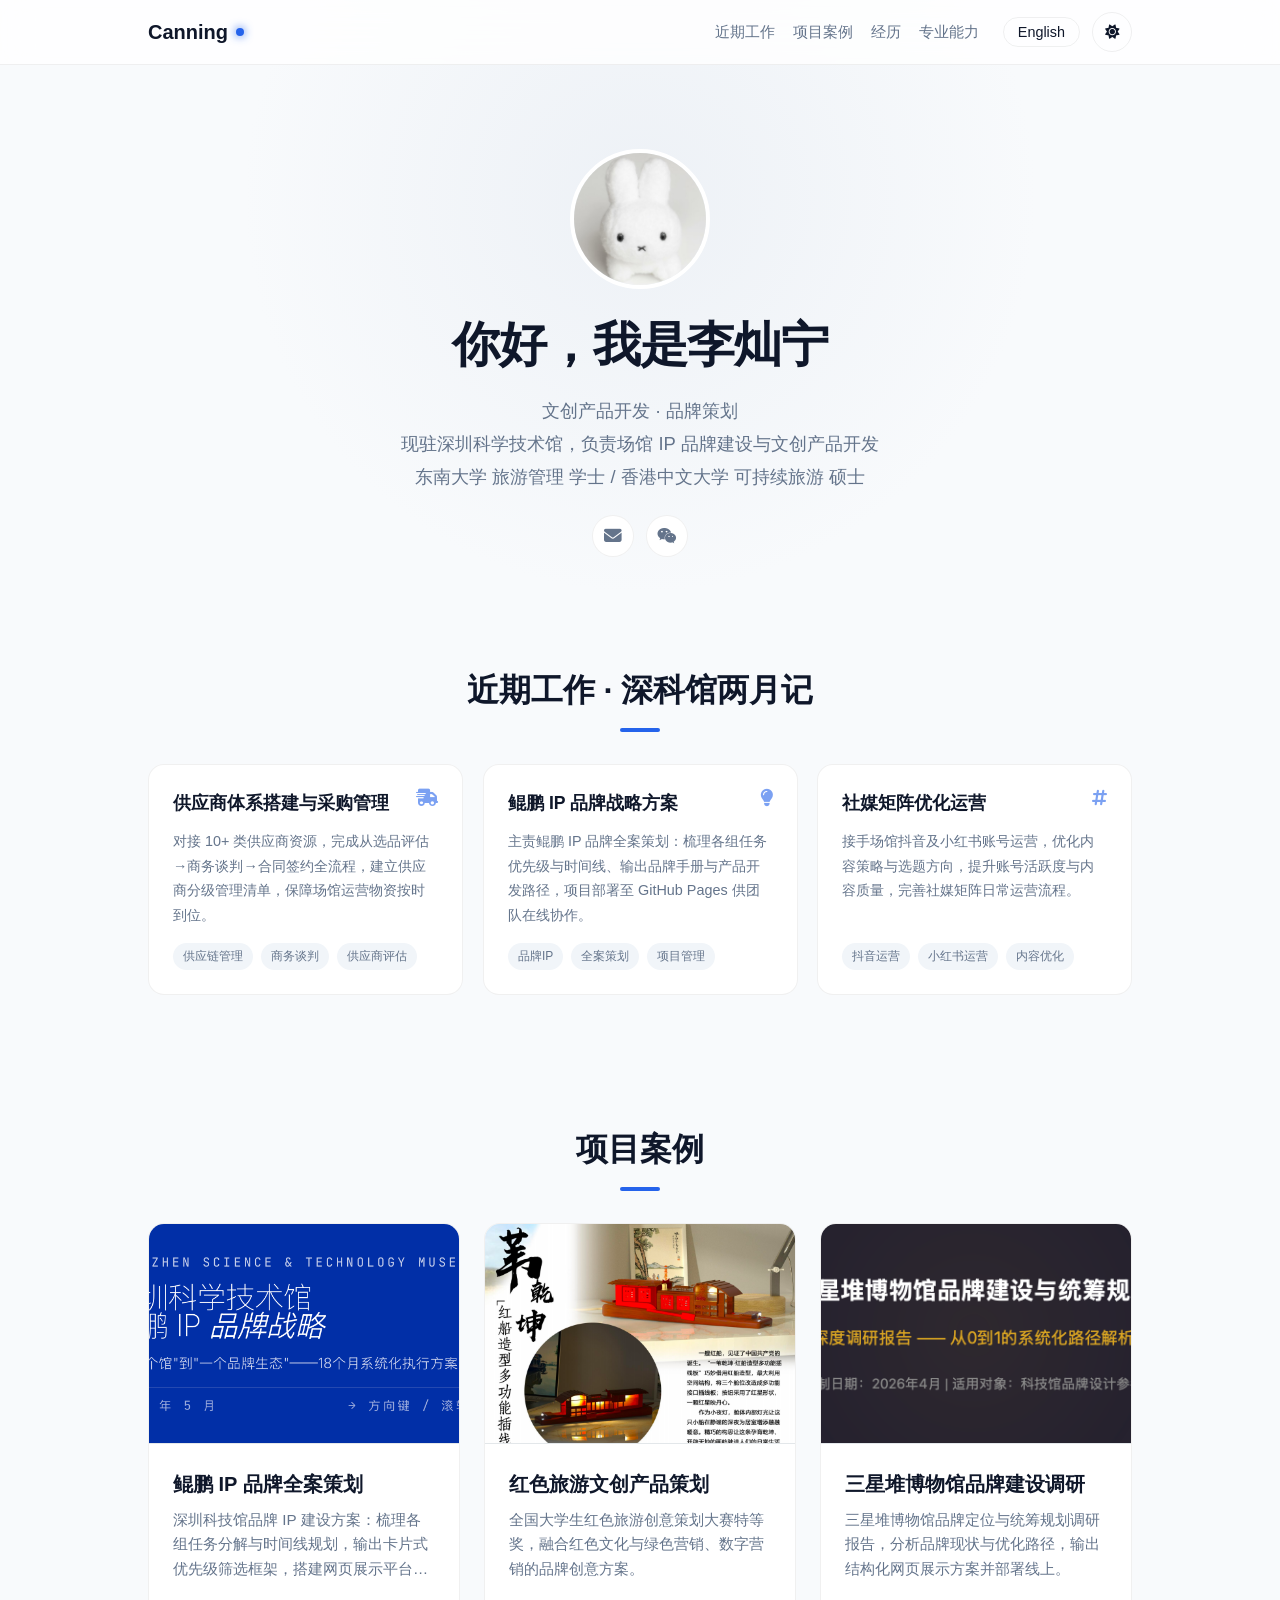
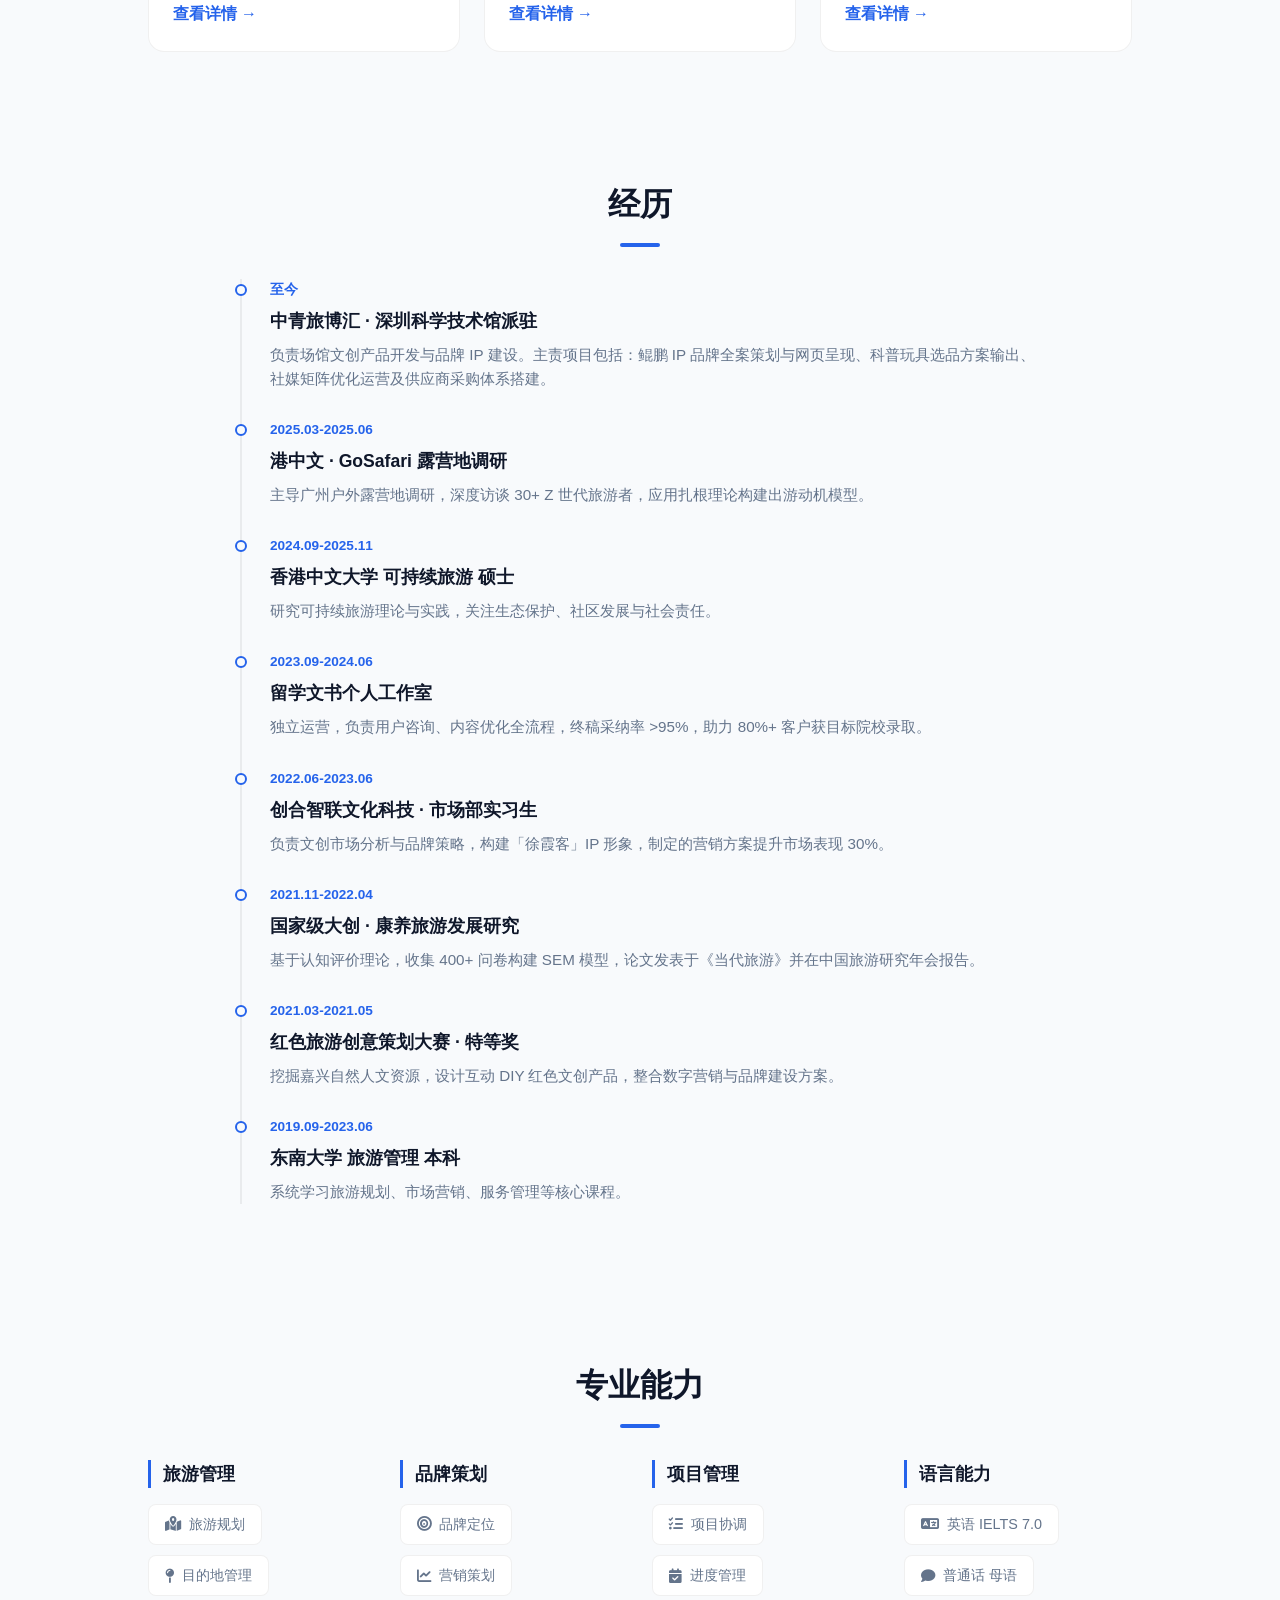
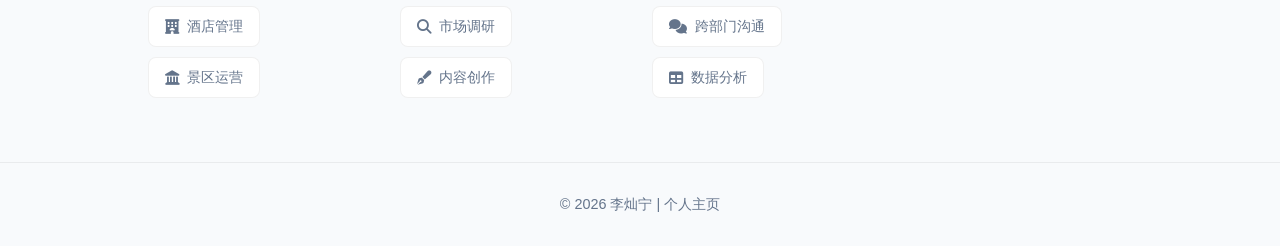
==== commit 7e173620: "详情页配图+版本号 v4 彻底清缓存" ====
--- a/index.html
+++ b/index.html
@@ -83,6 +83,6 @@
   <footer data-i18n="footer.copyright">© 2026 李灿宁 | 个人主页</footer>
 
   <script src="assets/js/i18n.js"></script>
-  <script src="assets/js/main.js?v=3"></script>
+  <script src="assets/js/main.js?v=4"></script>
 </body>
 </html>
